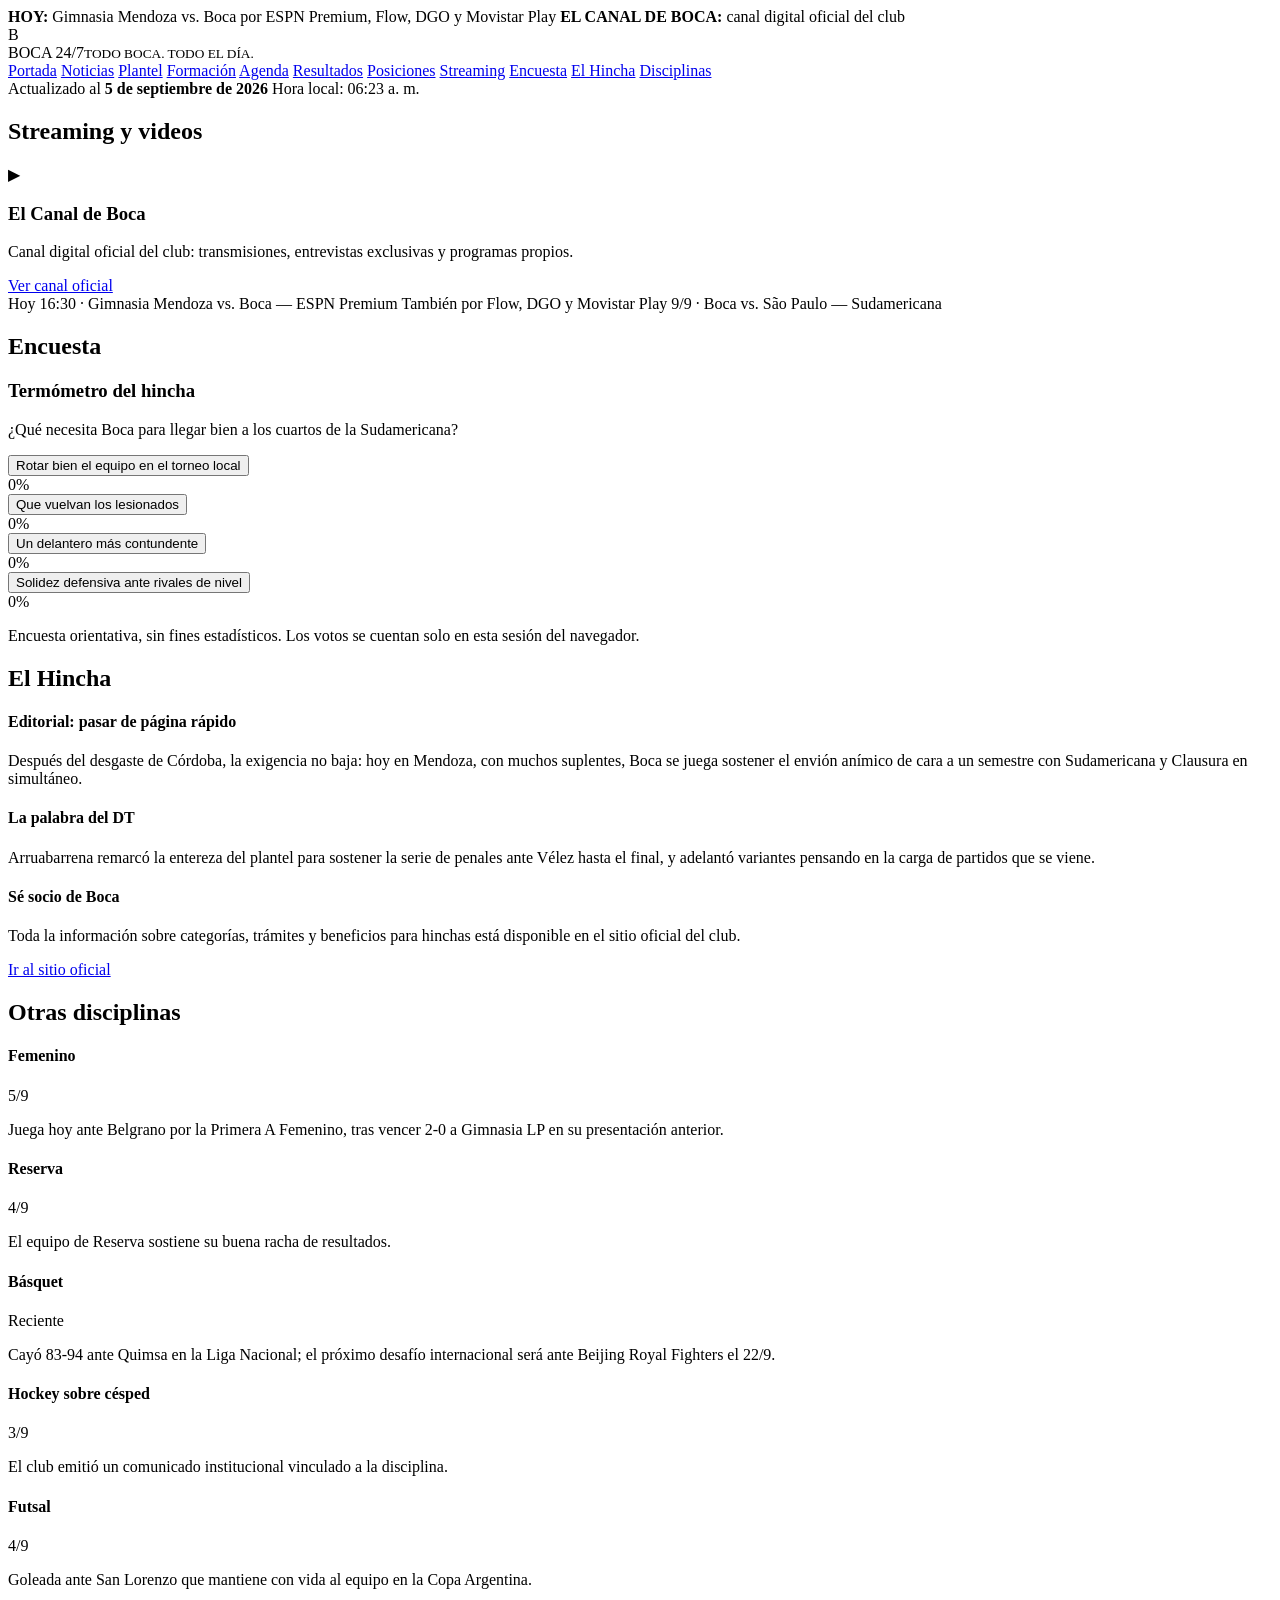
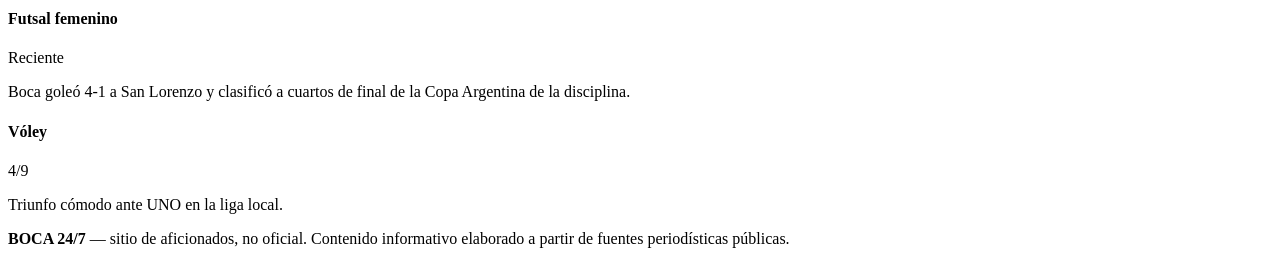
==== multimedia.html @ 19bc9ca4 "Create multimedia.html" ====
<!DOCTYPE html>
<html lang="es-AR">
<head>
<meta charset="UTF-8">
<meta name="viewport" content="width=device-width, initial-scale=1.0">
<title>Streaming, Encuesta y El Hincha — BOCA 24/7</title>
<link rel="preconnect" href="https://fonts.googleapis.com">
<link href="https://fonts.googleapis.com/css2?family=Barlow+Condensed:wght@500;600;700;800&family=Source+Sans+3:wght@400;500;600;700&display=swap" rel="stylesheet">
<link rel="stylesheet" href="style.css">
</head>
<body>

<div class="ticker">
  <div class="ticker__track">
    <span><b>HOY:</b> Gimnasia Mendoza vs. Boca por ESPN Premium, Flow, DGO y Movistar Play</span>
    <span><b>EL CANAL DE BOCA:</b> canal digital oficial del club</span>
  </div>
</div>

<header class="site">
  <div class="stripe-bar stripes"></div>
  <div class="header-inner">
    <div class="brand">
      <div class="badge"><span>B</span></div>
      <div class="wordmark">BOCA 24/7<small>TODO BOCA. TODO EL DÍA.</small></div>
    </div>
    <nav class="main">
      <a href="index.html">Portada</a>
      <a href="noticias.html">Noticias</a>
      <a href="plantel.html">Plantel</a>
      <a href="plantel.html#formacion">Formación</a>
      <a href="posiciones.html#agenda">Agenda</a>
      <a href="posiciones.html#resultados">Resultados</a>
      <a href="posiciones.html">Posiciones</a>
      <a href="multimedia.html#streaming" class="active">Streaming</a>
      <a href="multimedia.html#encuesta">Encuesta</a>
      <a href="multimedia.html#hincha">El Hincha</a>
      <a href="multimedia.html#disciplinas">Disciplinas</a>
    </nav>
  </div>
</header>

<main>
  <div class="updated-row">
    <span>Actualizado al <b>5 de septiembre de 2026</b></span>
    <span id="clock"></span>
  </div>

  <section id="streaming">
    <div class="section-head"><h1>Streaming y videos</h1></div>
    <div class="stream-card">
      <div class="play">▶</div>
      <div>
        <h3>El Canal de Boca</h3>
        <p>Canal digital oficial del club: transmisiones, entrevistas exclusivas y programas propios.</p>
      </div>
      <a class="btn" href="https://www.youtube.com/@ElCanaldeBoca" target="_blank" rel="noopener">Ver canal oficial</a>
    </div>
    <div class="broadcast-row">
      <span class="chip">Hoy 16:30 · Gimnasia Mendoza vs. Boca — ESPN Premium</span>
      <span class="chip">También por Flow, DGO y Movistar Play</span>
      <span class="chip">9/9 · Boca vs. São Paulo — Sudamericana</span>
    </div>
  </section>

  <section id="encuesta">
    <div class="section-head"><h2>Encuesta</h2></div>
    <div class="poll">
      <h3>Termómetro del hincha</h3>
      <p class="q">¿Qué necesita Boca para llegar bien a los cuartos de la Sudamericana?</p>
      <div class="poll-opt"><button onclick="vote(this,0)"><span class="fill" style="width:0%"></span><span>Rotar bien el equipo en el torneo local</span></button><div class="pct" id="pct0">0%</div></div>
      <div class="poll-opt"><button onclick="vote(this,1)"><span class="fill" style="width:0%"></span><span>Que vuelvan los lesionados</span></button><div class="pct" id="pct1">0%</div></div>
      <div class="poll-opt"><button onclick="vote(this,2)"><span class="fill" style="width:0%"></span><span>Un delantero más contundente</span></button><div class="pct" id="pct2">0%</div></div>
      <div class="poll-opt"><button onclick="vote(this,3)"><span class="fill" style="width:0%"></span><span>Solidez defensiva ante rivales de nivel</span></button><div class="pct" id="pct3">0%</div></div>
      <p class="poll-note">Encuesta orientativa, sin fines estadísticos. Los votos se cuentan solo en esta sesión del navegador.</p>
    </div>
  </section>

  <section id="hincha">
    <div class="section-head"><h2>El Hincha</h2></div>
    <div class="hincha-grid">
      <div class="opinion">
        <h4>Editorial: pasar de página rápido</h4>
        <p>Después del desgaste de Córdoba, la exigencia no baja: hoy en Mendoza, con muchos suplentes, Boca se juega sostener el envión anímico de cara a un semestre con Sudamericana y Clausura en simultáneo.</p>
      </div>
      <div class="opinion">
        <h4>La palabra del DT</h4>
        <p>Arruabarrena remarcó la entereza del plantel para sostener la serie de penales ante Vélez hasta el final, y adelantó variantes pensando en la carga de partidos que se viene.</p>
      </div>
      <div class="member-card">
        <h4>Sé socio de Boca</h4>
        <p>Toda la información sobre categorías, trámites y beneficios para hinchas está disponible en el sitio oficial del club.</p>
        <a class="btn" href="https://www.bocajuniors.com.ar/" target="_blank" rel="noopener">Ir al sitio oficial</a>
      </div>
    </div>
  </section>

  <section id="disciplinas">
    <div class="section-head"><h2>Otras disciplinas</h2></div>
    <div class="disc-grid">
      <div class="disc-card"><h4>Femenino</h4><div class="d">5/9</div><p>Juega hoy ante Belgrano por la Primera A Femenino, tras vencer 2-0 a Gimnasia LP en su presentación anterior.</p></div>
      <div class="disc-card"><h4>Reserva</h4><div class="d">4/9</div><p>El equipo de Reserva sostiene su buena racha de resultados.</p></div>
      <div class="disc-card"><h4>Básquet</h4><div class="d">Reciente</div><p>Cayó 83-94 ante Quimsa en la Liga Nacional; el próximo desafío internacional será ante Beijing Royal Fighters el 22/9.</p></div>
      <div class="disc-card"><h4>Hockey sobre césped</h4><div class="d">3/9</div><p>El club emitió un comunicado institucional vinculado a la disciplina.</p></div>
      <div class="disc-card"><h4>Futsal</h4><div class="d">4/9</div><p>Goleada ante San Lorenzo que mantiene con vida al equipo en la Copa Argentina.</p></div>
      <div class="disc-card"><h4>Futsal femenino</h4><div class="d">Reciente</div><p>Boca goleó 4-1 a San Lorenzo y clasificó a cuartos de final de la Copa Argentina de la disciplina.</p></div>
      <div class="disc-card"><h4>Vóley</h4><div class="d">4/9</div><p>Triunfo cómodo ante UNO en la liga local.</p></div>
    </div>
  </section>
</main>

<footer>
  <b>BOCA 24/7</b> — sitio de aficionados, no oficial. Contenido informativo elaborado a partir de fuentes periodísticas públicas.
</footer>

<script>
  function tick(){
    const d = new Date();
    document.getElementById('clock').textContent = 'Hora local: ' + d.toLocaleTimeString('es-AR', {hour:'2-digit', minute:'2-digit'});
  }
  tick(); setInterval(tick, 30000);

  let votes=[0,0,0,0];
  function vote(btn,i){
    votes[i]++;
    const total=votes.reduce((a,b)=>a+b,0);
    votes.forEach((v,idx)=>{
      const pct= total? Math.round(v/total*100):0;
      document.getElementById('pct'+idx).textContent=pct+'%';
      document.querySelectorAll('.poll-opt')[idx].querySelector('.fill').style.width=pct+'%';
    });
  }
</script>

</body>
</html>
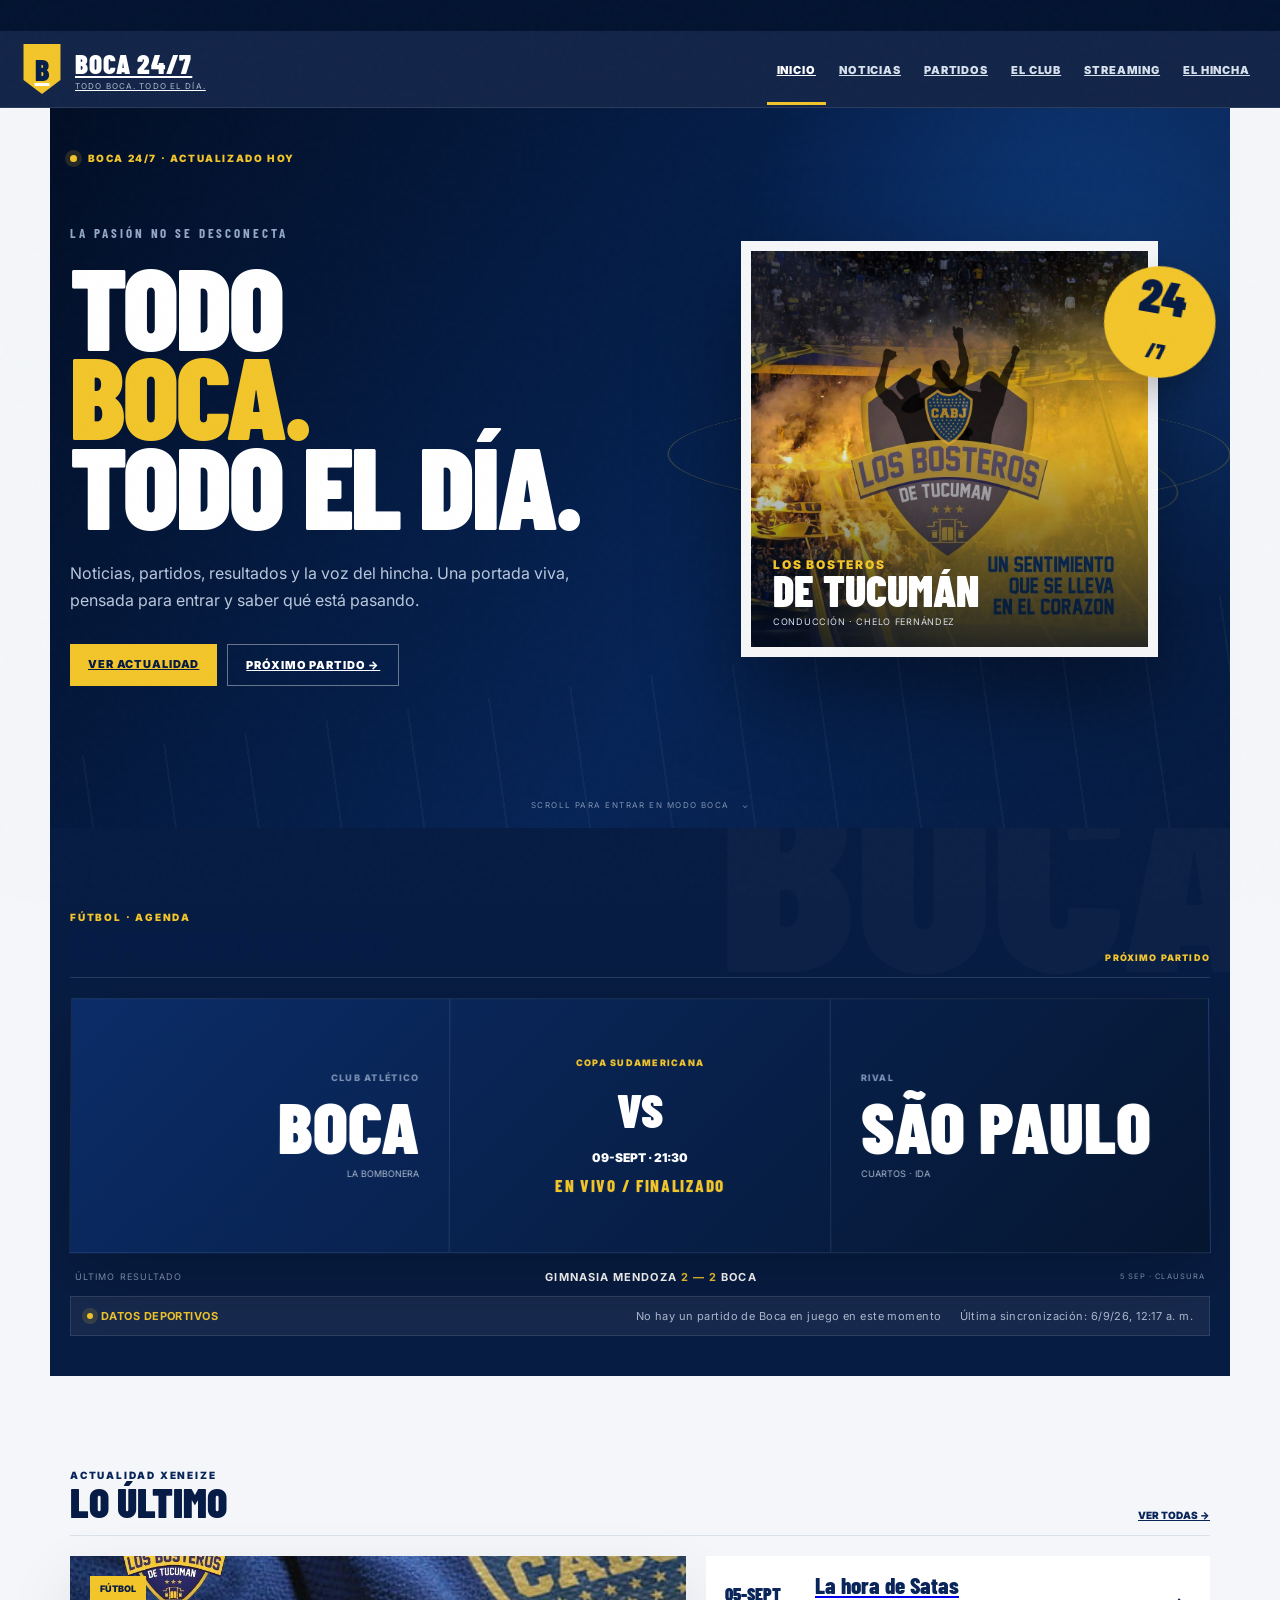
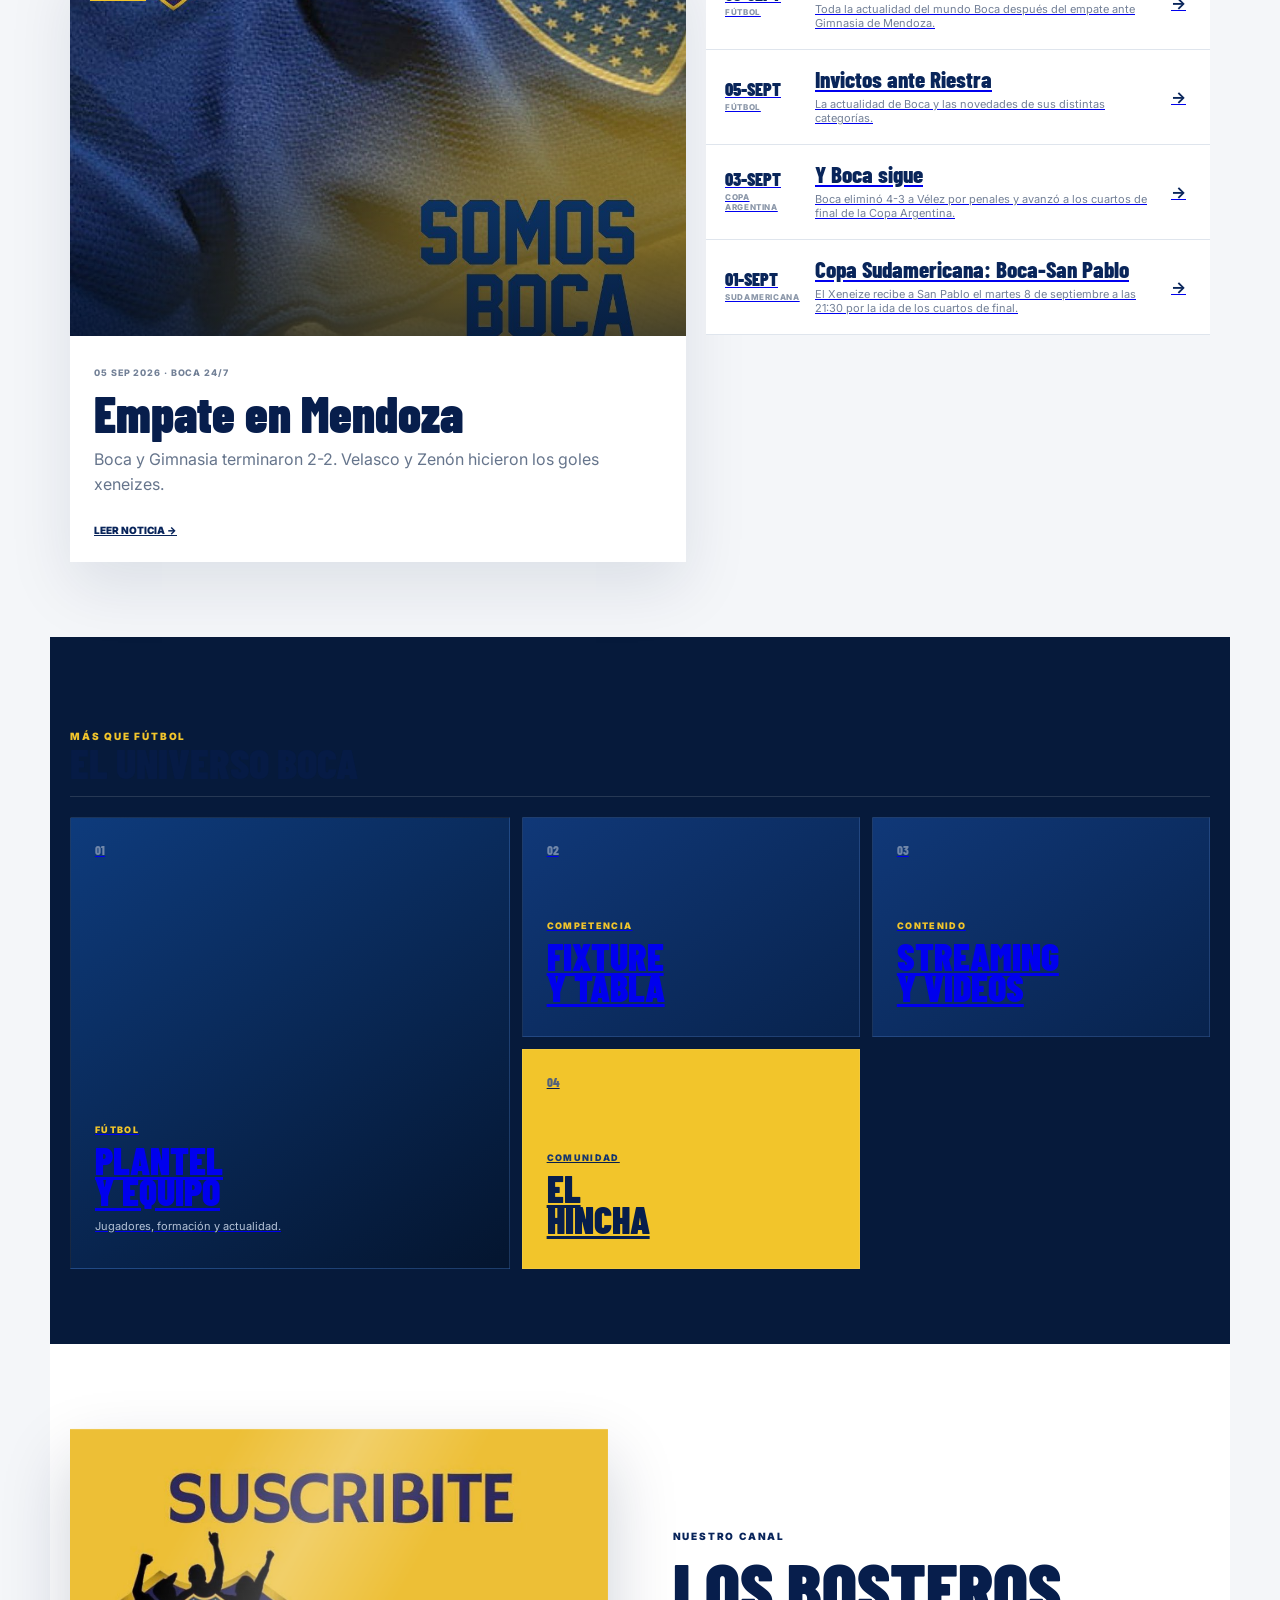
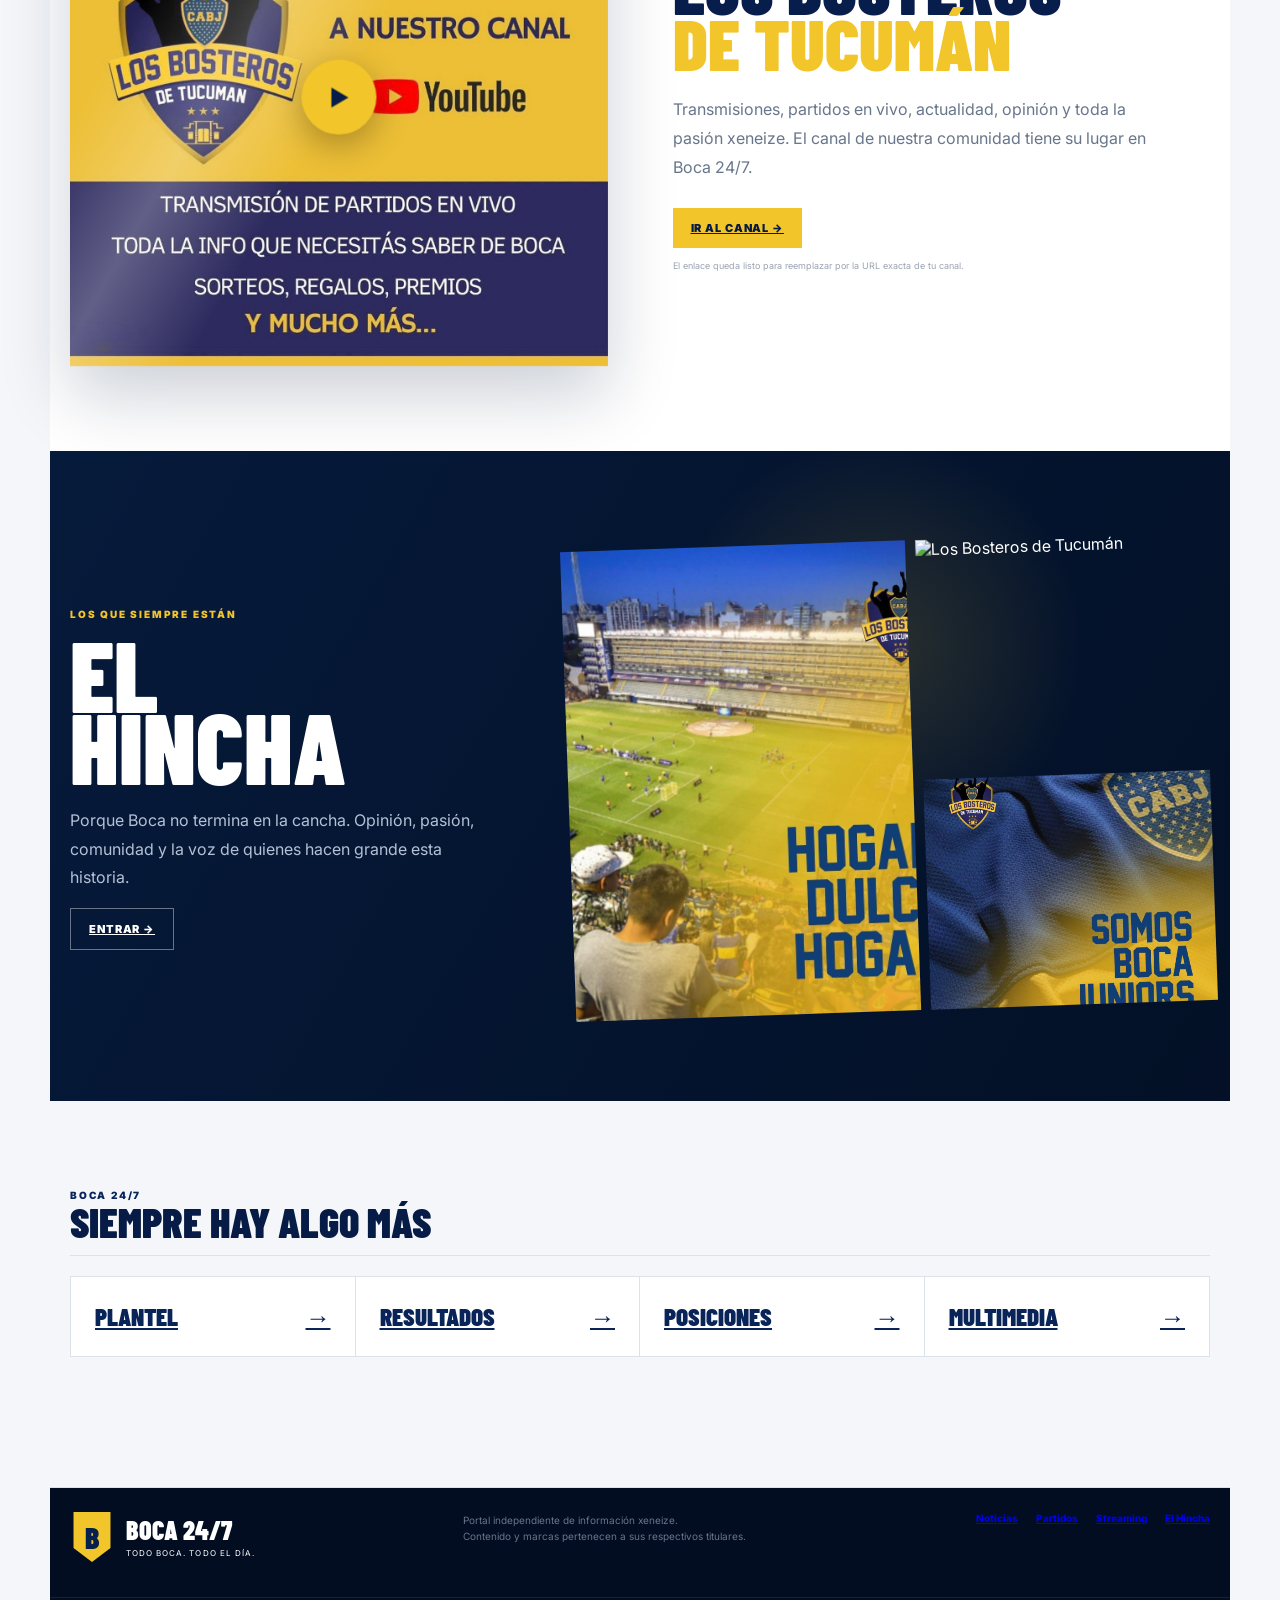
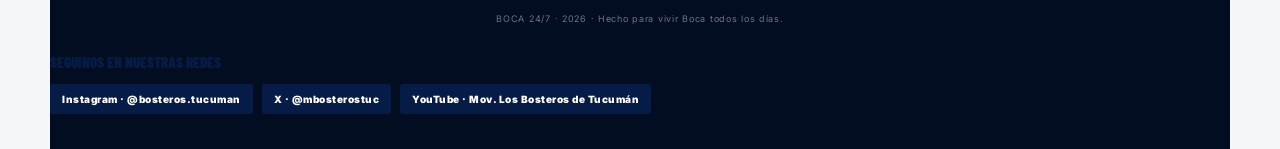
==== commit 9e08e2b1: "Update multimedia.html" ====
--- a/multimedia.html
+++ b/multimedia.html
@@ -1,136 +1,180 @@
-<!DOCTYPE html>
-<html lang="es-AR">
+<!doctype html>
+<html lang="es">
 <head>
-<meta charset="UTF-8">
-<meta name="viewport" content="width=device-width, initial-scale=1.0">
-<title>Streaming, Encuesta y El Hincha — BOCA 24/7</title>
+<meta charset="utf-8">
+<meta name="viewport" content="width=device-width,initial-scale=1">
+<meta name="theme-color" content="#061b45">
+<meta name="description" content="BOCA 24/7 — portal independiente de actualidad xeneize. Noticias, partidos, resultados, streaming y comunidad.">
+<title>BOCA 24/7 | Todo Boca. Todo el día.</title>
 <link rel="preconnect" href="https://fonts.googleapis.com">
-<link href="https://fonts.googleapis.com/css2?family=Barlow+Condensed:wght@500;600;700;800&family=Source+Sans+3:wght@400;500;600;700&display=swap" rel="stylesheet">
-<link rel="stylesheet" href="style.css">
+<link rel="preconnect" href="https://fonts.gstatic.com" crossorigin>
+<link href="https://fonts.googleapis.com/css2?family=Barlow+Condensed:wght@500;600;700;800;900&family=Inter:wght@400;500;600;700;800;900&display=swap" rel="stylesheet">
+<link rel="stylesheet" href="styles.css">
 </head>
 <body>
+<div class="noise"></div>
+<div class="ticker"><div class="ticker-track" id="ticker">CARGANDO ACTUALIDAD XENEIZE...</div></div>
 
-<div class="ticker">
-  <div class="ticker__track">
-    <span><b>HOY:</b> Gimnasia Mendoza vs. Boca por ESPN Premium, Flow, DGO y Movistar Play</span>
-    <span><b>EL CANAL DE BOCA:</b> canal digital oficial del club</span>
-  </div>
-</div>
-
-<header class="site">
-  <div class="stripe-bar stripes"></div>
-  <div class="header-inner">
-    <div class="brand">
-      <div class="badge"><span>B</span></div>
-      <div class="wordmark">BOCA 24/7<small>TODO BOCA. TODO EL DÍA.</small></div>
-    </div>
-    <nav class="main">
-      <a href="index.html">Portada</a>
-      <a href="noticias.html">Noticias</a>
-      <a href="plantel.html">Plantel</a>
-      <a href="plantel.html#formacion">Formación</a>
-      <a href="posiciones.html#agenda">Agenda</a>
-      <a href="posiciones.html#resultados">Resultados</a>
-      <a href="posiciones.html">Posiciones</a>
-      <a href="multimedia.html#streaming" class="active">Streaming</a>
-      <a href="multimedia.html#encuesta">Encuesta</a>
-      <a href="multimedia.html#hincha">El Hincha</a>
-      <a href="multimedia.html#disciplinas">Disciplinas</a>
+<header class="header">
+  <div class="nav-shell">
+    <a class="logo" href="#top" aria-label="Boca 24/7">
+      <span class="shield">B</span><span><b>BOCA 24/7</b><small>TODO BOCA. TODO EL DÍA.</small></span>
+    </a>
+    <nav>
+      <a class="on" href="#top">INICIO</a><a href="#noticias">NOTICIAS</a><a href="#partidos">PARTIDOS</a>
+      <a href="#club">EL CLUB</a><a href="#streaming">STREAMING</a><a href="#hincha">EL HINCHA</a>
     </nav>
+    <button class="hamb" aria-label="Menú">☰</button>
   </div>
 </header>
 
-<main>
-  <div class="updated-row">
-    <span>Actualizado al <b>5 de septiembre de 2026</b></span>
-    <span id="clock"></span>
+<main id="top">
+<section class="hero">
+  <div class="hero-bg"></div>
+  <div class="hero-content">
+    <div class="hero-kicker"><span class="live-dot"></span> BOCA 24/7 · ACTUALIZADO HOY</div>
+    <div class="hero-grid">
+      <div class="hero-copy">
+        <p class="micro">LA PASIÓN NO SE DESCONECTA</p>
+        <h1>TODO<br><span>BOCA.</span><br>TODO EL DÍA.</h1>
+        <p class="lead">Noticias, partidos, resultados y la voz del hincha. Una portada viva, pensada para entrar y saber qué está pasando.</p>
+        <div class="hero-buttons"><a class="gold-btn" href="#noticias">VER ACTUALIDAD</a><a class="line-btn" href="#partidos">PRÓXIMO PARTIDO →</a></div>
+      </div>
+      <div class="hero-stage">
+        <div class="orbit orbit-a"></div><div class="orbit orbit-b"></div>
+        <div class="photo-card tilt" data-tilt>
+          <img src="IMG-20260830-WA0002.jpg" alt="Los Bosteros de Tucumán">
+          <div class="photo-overlay"></div>
+          <div class="photo-label"><span>LOS BOSTEROS</span><b>DE TUCUMÁN</b><small>CONDUCCIÓN · CHELO FERNÁNDEZ</small></div>
+        </div>
+        <div class="floating-badge"><b>24</b><span>/7</span></div>
+      </div>
+    </div>
+  </div>
+  <div class="hero-bottom"><span>SCROLL PARA ENTRAR EN MODO BOCA</span><span>⌄</span></div>
+</section>
+
+<section class="scoreboard" id="partidos">
+ <div class="section-shell">
+  <div class="section-head dark"><div><span class="eyebrow">FÚTBOL · AGENDA</span><h2>El próximo desafío</h2></div><span class="status">PRÓXIMO PARTIDO</span></div>
+  <div class="score-3d">
+    <div class="score-team home"><small>CLUB ATLÉTICO</small><strong>BOCA</strong><span>LA BOMBONERA</span></div>
+    <div class="score-center"><div class="competition" id="competition">COPA SUDAMERICANA</div><div class="vs">VS</div><div class="date" id="nextDate">08 SEP · 21:30</div><div class="countdown" id="countdown">--:--:--</div></div>
+    <div class="score-team away"><small>RIVAL</small><strong id="rival">SÃO PAULO</strong><span>CUARTOS · IDA</span></div>
+  </div>
+  <div class="result-strip"><span>ÚLTIMO RESULTADO</span><b id="lastResult">GIMNASIA MENDOZA <i>2 — 2</i> BOCA</b><small id="lastCompetition">5 SEP · CLAUSURA</small></div>
+  <div class="live-data-panel" id="livePanel">
+    <div><span class="live-dot"></span><b id="liveState">DATOS DEPORTIVOS</b></div>
+    <div class="live-meta"><span id="liveDetail">Sin partido en vivo</span><span id="dataUpdated">Actualizando…</span></div>
+  </div>
+ </div>
+</section>
+
+<section class="news-section" id="noticias">
+ <div class="section-shell">
+  <div class="section-head"><div><span class="eyebrow blue">ACTUALIDAD XENEIZE</span><h2>Lo último</h2></div><a class="all" href="noticias.html">VER TODAS →</a></div>
+  <div class="news-layout">
+    <article class="main-news tilt" data-tilt id="mainNews">
+      <div class="main-news-image"><img src="IMG-20260830-WA0004.jpg" alt="Actualidad Boca"><span class="tag">FÚTBOL</span></div>
+      <div class="main-news-copy"><small>05 SEP 2026 · BOCA 24/7</small><h3>Empate en Mendoza</h3><p>Boca y Gimnasia terminaron 2-2. Velasco y Zenón hicieron los goles xeneizes.</p><a href="https://www.lanacion.com.ar/deportes/canchallena/gimnasia-mendoza-y-boca-juniors-empataron-2-2-por-el-torneo-clausura-2026-nid05092026/" target="_blank" rel="noopener">LEER NOTICIA →</a></div>
+    </article>
+    <div class="news-list" id="newsList"></div>
+  </div>
+ </div>
+</section>
+
+<section class="club-section" id="club">
+ <div class="section-shell">
+  <div class="section-head dark"><div><span class="eyebrow">MÁS QUE FÚTBOL</span><h2>El universo Boca</h2></div></div>
+  <div class="club-grid">
+   <a href="plantel.html" class="club-card big"><div class="num">01</div><div><span>FÚTBOL</span><h3>PLANTEL<br>Y EQUIPO</h3><p>Jugadores, formación y actualidad.</p></div></a>
+   <a href="posiciones.html" class="club-card"><div class="num">02</div><div><span>COMPETENCIA</span><h3>FIXTURE<br>Y TABLA</h3></div></a>
+   <a href="#streaming" class="club-card"><div class="num">03</div><div><span>CONTENIDO</span><h3>STREAMING<br>Y VIDEOS</h3></div></a>
+   <a href="#hincha" class="club-card gold"><div class="num">04</div><div><span>COMUNIDAD</span><h3>EL<br>HINCHA</h3></div></a>
+  </div>
+ </div>
+</section>
+
+<section class="stream-section" id="streaming">
+ <div class="section-shell stream-grid">
+  <div class="stream-art tilt" data-tilt><img src="IMG-20260829-WA0003.jpg" alt="Los Bosteros de Tucumán — canal de streaming"><div class="stream-shine"></div><div class="play">▶</div></div>
+  <div class="stream-copy"><span class="eyebrow blue">NUESTRO CANAL</span><h2>LOS BOSTEROS<br><em>DE TUCUMÁN</em></h2><p>Transmisiones, partidos en vivo, actualidad, opinión y toda la pasión xeneize. El canal de nuestra comunidad tiene su lugar en Boca 24/7.</p><a class="gold-btn dark-btn" href="https://www.youtube.com/" target="_blank" rel="noopener">IR AL CANAL →</a><small>El enlace queda listo para reemplazar por la URL exacta de tu canal.</small></div>
+ </div>
+</section>
+
+<section class="fan-section" id="hincha">
+ <div class="fan-bg"></div>
+ <div class="section-shell fan-grid">
+  <div><span class="eyebrow">LOS QUE SIEMPRE ESTÁN</span><h2>EL<br>HINCHA</h2><p>Porque Boca no termina en la cancha. Opinión, pasión, comunidad y la voz de quienes hacen grande esta historia.</p><a class="line-btn" href="multimedia.html#hincha">ENTRAR →</a></div>
+  <div class="fan-collage"><img src="IMG-20260830-WA0006.jpg" alt="La Bombonera y los Bosteros"><img src="IMG-20260830-WA0001.jpg" alt="Los Bosteros de Tucumán"><img src="IMG-20260830-WA0004.jpg" alt="Somos Boca Juniors"></div>
+ </div>
+</section>
+
+<section class="mini-news">
+ <div class="section-shell">
+  <div class="section-head"><div><span class="eyebrow blue">BOCA 24/7</span><h2>Siempre hay algo más</h2></div></div>
+  <div class="mini-grid">
+   <a href="plantel.html">PLANTEL <span>→</span></a><a href="posiciones.html">RESULTADOS <span>→</span></a><a href="posiciones.html#tabla">POSICIONES <span>→</span></a><a href="multimedia.html">MULTIMEDIA <span>→</span></a>
+  </div>
+ </div>
+</section>
+</main>
+
+<footer><div class="footer-shell"><div class="footer-brand"><span class="shield">B</span><div><b>BOCA 24/7</b><small>TODO BOCA. TODO EL DÍA.</small></div></div><div class="footer-note">Portal independiente de información xeneize.<br>Contenido y marcas pertenecen a sus respectivos titulares.</div><div class="footer-links"><a href="#noticias">Noticias</a><a href="#partidos">Partidos</a><a href="#streaming">Streaming</a><a href="#hincha">El Hincha</a></div></div><div class="footer-bottom">BOCA 24/7 · 2026 · Hecho para vivir Boca todos los días.</div>
+  <div class="social-title">Seguinos en nuestras redes</div>
+  <div class="social-links" aria-label="Redes sociales de la agrupación">
+    <a href="https://www.instagram.com/bosteros.tucuman/" target="_blank" rel="noopener noreferrer">Instagram · @bosteros.tucuman</a>
+    <a href="https://x.com/mbosterostuc" target="_blank" rel="noopener noreferrer">X · @mbosterostuc</a>
+    <a href="https://youtube.com/@movlosbosterosdetucuman" target="_blank" rel="noopener noreferrer">YouTube · Mov. Los Bosteros de Tucumán</a>
   </div>
 
-  <section id="streaming">
-    <div class="section-head"><h1>Streaming y videos</h1></div>
-    <div class="stream-card">
-      <div class="play">▶</div>
-      <div>
-        <h3>El Canal de Boca</h3>
-        <p>Canal digital oficial del club: transmisiones, entrevistas exclusivas y programas propios.</p>
-      </div>
-      <a class="btn" href="https://www.youtube.com/@ElCanaldeBoca" target="_blank" rel="noopener">Ver canal oficial</a>
-    </div>
-    <div class="broadcast-row">
-      <span class="chip">Hoy 16:30 · Gimnasia Mendoza vs. Boca — ESPN Premium</span>
-      <span class="chip">También por Flow, DGO y Movistar Play</span>
-      <span class="chip">9/9 · Boca vs. São Paulo — Sudamericana</span>
-    </div>
-  </section>
-
-  <section id="encuesta">
-    <div class="section-head"><h2>Encuesta</h2></div>
-    <div class="poll">
-      <h3>Termómetro del hincha</h3>
-      <p class="q">¿Qué necesita Boca para llegar bien a los cuartos de la Sudamericana?</p>
-      <div class="poll-opt"><button onclick="vote(this,0)"><span class="fill" style="width:0%"></span><span>Rotar bien el equipo en el torneo local</span></button><div class="pct" id="pct0">0%</div></div>
-      <div class="poll-opt"><button onclick="vote(this,1)"><span class="fill" style="width:0%"></span><span>Que vuelvan los lesionados</span></button><div class="pct" id="pct1">0%</div></div>
-      <div class="poll-opt"><button onclick="vote(this,2)"><span class="fill" style="width:0%"></span><span>Un delantero más contundente</span></button><div class="pct" id="pct2">0%</div></div>
-      <div class="poll-opt"><button onclick="vote(this,3)"><span class="fill" style="width:0%"></span><span>Solidez defensiva ante rivales de nivel</span></button><div class="pct" id="pct3">0%</div></div>
-      <p class="poll-note">Encuesta orientativa, sin fines estadísticos. Los votos se cuentan solo en esta sesión del navegador.</p>
-    </div>
-  </section>
-
-  <section id="hincha">
-    <div class="section-head"><h2>El Hincha</h2></div>
-    <div class="hincha-grid">
-      <div class="opinion">
-        <h4>Editorial: pasar de página rápido</h4>
-        <p>Después del desgaste de Córdoba, la exigencia no baja: hoy en Mendoza, con muchos suplentes, Boca se juega sostener el envión anímico de cara a un semestre con Sudamericana y Clausura en simultáneo.</p>
-      </div>
-      <div class="opinion">
-        <h4>La palabra del DT</h4>
-        <p>Arruabarrena remarcó la entereza del plantel para sostener la serie de penales ante Vélez hasta el final, y adelantó variantes pensando en la carga de partidos que se viene.</p>
-      </div>
-      <div class="member-card">
-        <h4>Sé socio de Boca</h4>
-        <p>Toda la información sobre categorías, trámites y beneficios para hinchas está disponible en el sitio oficial del club.</p>
-        <a class="btn" href="https://www.bocajuniors.com.ar/" target="_blank" rel="noopener">Ir al sitio oficial</a>
-      </div>
-    </div>
-  </section>
-
-  <section id="disciplinas">
-    <div class="section-head"><h2>Otras disciplinas</h2></div>
-    <div class="disc-grid">
-      <div class="disc-card"><h4>Femenino</h4><div class="d">5/9</div><p>Juega hoy ante Belgrano por la Primera A Femenino, tras vencer 2-0 a Gimnasia LP en su presentación anterior.</p></div>
-      <div class="disc-card"><h4>Reserva</h4><div class="d">4/9</div><p>El equipo de Reserva sostiene su buena racha de resultados.</p></div>
-      <div class="disc-card"><h4>Básquet</h4><div class="d">Reciente</div><p>Cayó 83-94 ante Quimsa en la Liga Nacional; el próximo desafío internacional será ante Beijing Royal Fighters el 22/9.</p></div>
-      <div class="disc-card"><h4>Hockey sobre césped</h4><div class="d">3/9</div><p>El club emitió un comunicado institucional vinculado a la disciplina.</p></div>
-      <div class="disc-card"><h4>Futsal</h4><div class="d">4/9</div><p>Goleada ante San Lorenzo que mantiene con vida al equipo en la Copa Argentina.</p></div>
-      <div class="disc-card"><h4>Futsal femenino</h4><div class="d">Reciente</div><p>Boca goleó 4-1 a San Lorenzo y clasificó a cuartos de final de la Copa Argentina de la disciplina.</p></div>
-      <div class="disc-card"><h4>Vóley</h4><div class="d">4/9</div><p>Triunfo cómodo ante UNO en la liga local.</p></div>
-    </div>
-  </section>
-</main>
-
-<footer>
-  <b>BOCA 24/7</b> — sitio de aficionados, no oficial. Contenido informativo elaborado a partir de fuentes periodísticas públicas.
 </footer>
 
 <script>
-  function tick(){
-    const d = new Date();
-    document.getElementById('clock').textContent = 'Hora local: ' + d.toLocaleTimeString('es-AR', {hour:'2-digit', minute:'2-digit'});
+const $=s=>document.querySelector(s);
+const esc=s=>String(s??'').replace(/[&<>"']/g,m=>({'&':'&amp;','<':'&lt;','>':'&gt;','"':'&quot;',"'":'&#039;'}[m]));
+const fmtDate=s=>{const d=new Date(s);return isNaN(d)?'':d.toLocaleDateString('es-AR',{day:'2-digit',month:'short'}).toUpperCase()};
+const setTicker=(items)=>{const text=items.map(n=>`${n.categoria} · ${n.titulo}`).join('   ◆   ');$('#ticker').textContent=text+'   ◆   '+text};
+
+async function load(){
+ try{
+  const [nr,pr]=await Promise.all([fetch('noticias.json?v='+Date.now()),fetch('partidos.json?v='+Date.now())]);
+  const data=await nr.json(), games=await pr.json();
+  setTicker((data.noticias||[]).slice(0,5));
+  const list=$('#newsList');
+  list.innerHTML=(data.noticias||[]).slice(1,5).map(n=>`<a class="news-row" href="${esc(n.link||'#')}" target="_blank" rel="noopener"><div class="row-date">${fmtDate(n.fecha_iso)}<span>${esc(n.categoria)}</span></div><div><h3>${esc(n.titulo)}</h3><p>${esc(n.contenido)}</p></div><b>→</b></a>`).join('');
+  const p=games.partido_actual||{};
+  if(p.rival) $('#rival').textContent=String(p.rival).toUpperCase();
+  if(p.competencia) $('#competition').textContent=String(p.competencia).toUpperCase();
+  if(p.fecha&&p.hora&&p.hora!=='A confirmar'){
+    $('#nextDate').textContent=new Date(p.fecha+'T'+p.hora+':00-03:00').toLocaleDateString('es-AR',{day:'2-digit',month:'short'}).toUpperCase()+' · '+p.hora;
+    startCountdown(p.fecha+'T'+p.hora+':00-03:00');
   }
-  tick(); setInterval(tick, 30000);
-
-  let votes=[0,0,0,0];
-  function vote(btn,i){
-    votes[i]++;
-    const total=votes.reduce((a,b)=>a+b,0);
-    votes.forEach((v,idx)=>{
-      const pct= total? Math.round(v/total*100):0;
-      document.getElementById('pct'+idx).textContent=pct+'%';
-      document.querySelectorAll('.poll-opt')[idx].querySelector('.fill').style.width=pct+'%';
-    });
+  const last=games.ultimo_resultado;
+  if(last){
+    $('#lastResult').textContent=String(last.resultado||'').toUpperCase();
+    $('#lastCompetition').textContent=(last.fecha||'')+' · '+String(last.competencia||'').toUpperCase();
   }
+  const live=(games.partidos||[]).find(x=>String(x.estado).toUpperCase().includes('LIVE')||String(x.estado).toUpperCase().includes('EN VIVO')||String(x.estado).toUpperCase().includes('IN_PROGRESS'));
+  if(live){
+    $('#liveState').textContent='EN VIVO';
+    $('#liveDetail').textContent=`${live.equipo_local} ${live.goles_local??0} — ${live.goles_visitante??0} ${live.equipo_visitante} · ${live.reloj||live.detalle_estado||''}`;
+  }else{
+    $('#liveState').textContent='DATOS DEPORTIVOS';
+    $('#liveDetail').textContent='No hay un partido de Boca en juego en este momento';
+  }
+  const updated=games.actualizado||games.tabla_actualizada||data.actualizado;
+  if(updated) $('#dataUpdated').textContent='Última sincronización: '+new Date(updated).toLocaleString('es-AR',{dateStyle:'short',timeStyle:'short'});
+ }catch(e){console.warn(e)}
+}
+function startCountdown(iso){
+ const target=new Date(iso);
+ const tick=()=>{let x=target-Date.now(); if(x<0){$('#countdown').textContent='EN VIVO / FINALIZADO';return} const d=Math.floor(x/864e5);x%=864e5;const h=Math.floor(x/36e5);x%=36e5;const m=Math.floor(x/6e4);const s=Math.floor(x/1e3);$('#countdown').textContent=`${String(d).padStart(2,'0')}D ${String(h).padStart(2,'0')}:${String(m).padStart(2,'0')}:${String(s).padStart(2,'0')}`};tick();setInterval(tick,1000)
+}
+document.querySelectorAll('[data-tilt]').forEach(el=>{el.addEventListener('pointermove',e=>{if(innerWidth<800)return;const r=el.getBoundingClientRect(),x=(e.clientX-r.left)/r.width-.5,y=(e.clientY-r.top)/r.height-.5;el.style.transform=`perspective(1100px) rotateX(${y*-7}deg) rotateY(${x*7}deg) translateZ(6px)`});el.addEventListener('pointerleave',()=>el.style.transform='')});
+document.querySelector('.hamb').onclick=()=>document.querySelector('nav').classList.toggle('open');
+load();
+setInterval(load, 30*60*1000);
 </script>
-
 </body>
 </html>
--- a/styles.css
+++ b/styles.css
@@ -0,0 +1,118 @@
+/* styles.css — ARCHIVO COMPLETO, reemplazá todo con esto */
+*{box-sizing:border-box}html{scroll-behavior:smooth}body{margin:0;background:#f4f6f9;color:#0b1730;font-family:Inter,Arial,sans-serif;overflow-x:hidden}.noise{position:fixed;inset:0;pointer-events:none;opacity:.025;z-index:100;background-image:url("data:image/svg+xml,%3Csvg viewBox='0 0 180 180' xmlns='http://www.w3.org/2000/svg'%3E%3Cfilter id='n'%3E%3CfeTurbulence type='fractalNoise' baseFrequency='.8' numOctaves='3' stitchTiles='stitch'/%3E%3C/filter%3E%3Crect width='100%25' height='100%25' filter='url(%23n)' opacity='.6'/%3E%3C/svg%3E")}.ticker{height:31px;background:#031431;color:#e9edf5;display:flex;align-items:center;overflow:hidden;font-size:10px;font-weight:800;letter-spacing:.12em;white-space:nowrap}.ticker-track{animation:ticker 35s linear infinite;padding-left:100%;min-width:max-content}@keyframes ticker{to{transform:translateX(-100%)}}.header{position:sticky;top:0;z-index:90;background:rgba(5,24,61,.94);backdrop-filter:blur(14px);border-bottom:1px solid rgba(255,255,255,.1)}.nav-shell{height:76px;width:min(1240px,calc(100% - 40px));margin:auto;display:flex;align-items:center}.logo{display:flex;gap:11px;align-items:center;color:#fff;line-height:.9}.logo .shield,.footer-brand .shield{width:44px;height:50px;background:#f2c52b;color:#06204d;display:grid;place-items:center;clip-path:polygon(8% 0,92% 0,92% 72%,50% 100%,8% 72%);font:900 30px 'Barlow Condensed'}.logo b{display:block;font:900 27px 'Barlow Condensed';letter-spacing:.03em}.logo small{display:block;color:#aebbd0;font-size:8px;letter-spacing:.14em;margin-top:4px}.header nav{display:flex;gap:3px;margin-left:auto}.header nav a{color:#d7e0ed;font-size:11px;font-weight:900;letter-spacing:.08em;padding:29px 10px 25px;border-bottom:3px solid transparent}.header nav a:hover,.header nav a.on{color:#fff;border-color:#f2c52b}.hamb{display:none;background:none;color:#fff;border:1px solid #53627a;padding:8px;font-size:20px}.hero{min-height:720px;background:#041738;position:relative;color:#fff;overflow:hidden}.hero-bg{position:absolute;inset:0;background:radial-gradient(circle at 75% 45%,rgba(242,197,43,.22),transparent 20%),radial-gradient(circle at 90% 20%,rgba(29,91,177,.35),transparent 30%),linear-gradient(125deg,#020e25 0%,#062456 60%,#061b40 100%)}.hero-bg:after{content:"";position:absolute;width:120%;height:250px;left:-10%;bottom:-100px;background:repeating-linear-gradient(90deg,transparent 0 80px,rgba(255,255,255,.035) 80px 82px);transform:rotate(-8deg)}.hero-content{position:relative;z-index:2;width:min(1240px,calc(100% - 40px));margin:auto;padding-top:44px}.hero-kicker{font-size:10px;letter-spacing:.16em;font-weight:900;color:#f2c52b}.live-dot{display:inline-block;width:7px;height:7px;border-radius:50%;background:#f2c52b;box-shadow:0 0 0 5px rgba(242,197,43,.14);margin-right:7px}.hero-grid{display:grid;grid-template-columns:1fr .9fr;gap:40px;align-items:center;min-height:570px}.hero-copy .micro{font:700 13px 'Barlow Condensed';letter-spacing:.22em;color:#94a8c8}.hero h1{font:900 clamp(70px,9vw,135px)/.78 'Barlow Condensed';margin:20px 0 30px;letter-spacing:-.025em}.hero h1 span{color:#f2c52b}.lead{max-width:530px;color:#b9c7dc;font-size:16px;line-height:1.7}.hero-buttons{display:flex;gap:10px;margin-top:30px}.gold-btn,.line-btn{display:inline-flex;padding:13px 18px;font-size:11px;font-weight:900;letter-spacing:.08em}.gold-btn{background:#f2c52b;color:#061c45}.line-btn{border:1px solid rgba(255,255,255,.4);color:#fff}.hero-stage{height:520px;position:relative;display:grid;place-items:center;perspective:1200px}.photo-card{width:min(430px,80%);aspect-ratio:1/1;position:relative;border:10px solid rgba(255,255,255,.96);box-shadow:0 35px 90px rgba(0,0,0,.45);transform-style:preserve-3d;transition:transform .15s ease;overflow:hidden}.photo-card img{width:100%;height:100%;object-fit:cover}.photo-overlay{position:absolute;inset:0;background:linear-gradient(0deg,rgba(2,13,35,.82),transparent 55%)}.photo-label{position:absolute;left:22px;bottom:20px;display:flex;flex-direction:column}.photo-label span{color:#f2c52b;font-size:12px;font-weight:900;letter-spacing:.15em}.photo-label b{font:900 44px/.8 'Barlow Condensed'}.photo-label small{font-size:9px;letter-spacing:.08em;margin-top:9px;color:#d6deeb}.floating-badge{position:absolute;right:2%;top:17%;width:105px;height:105px;background:#f2c52b;color:#061c45;display:grid;place-items:center;border-radius:50%;box-shadow:0 15px 35px rgba(0,0,0,.25);transform:translateZ(70px) rotate(10deg)}.floating-badge b{font:900 45px/.6 'Barlow Condensed'}.floating-badge span{font:900 19px 'Barlow Condensed'}.orbit{position:absolute;border:1px solid rgba(242,197,43,.3);border-radius:50%;transform:rotateX(65deg)}.orbit-a{width:560px;height:250px}.orbit-b{width:470px;height:210px;transform:rotateX(65deg) rotateZ(28deg)}.hero-bottom{position:absolute;bottom:18px;left:50%;transform:translateX(-50%);font-size:8px;letter-spacing:.18em;color:#7e92b0;display:flex;gap:12px}.section-shell{width:min(1180px,calc(100% - 40px));margin:auto}.scoreboard{background:#071c42;color:#fff;padding:65px 0 40px;position:relative;overflow:hidden}.scoreboard:before{content:"BOCA";position:absolute;right:-40px;top:-80px;font:900 280px/.8 'Barlow Condensed';color:rgba(255,255,255,.025);pointer-events:none}.section-head{display:flex;align-items:end;justify-content:space-between;border-bottom:1px solid #dce2eb;padding-bottom:14px;margin-bottom:20px}.section-head.dark{border-color:rgba(255,255,255,.13)}.section-head h2{font:900 54px/.85 'Barlow Condensed';margin:5px 0 0;text-transform:uppercase}.eyebrow{font-size:10px;font-weight:900;letter-spacing:.18em;color:#f2c52b}.eyebrow.blue{color:#08245a}.status{font-size:9px;font-weight:900;letter-spacing:.13em;color:#f2c52b}.score-3d{display:grid;grid-template-columns:1fr 1fr 1fr;align-items:stretch;min-height:255px;background:linear-gradient(135deg,#0b2c68,#051630);box-shadow:0 25px 65px rgba(0,0,0,.2);border:1px solid rgba(255,255,255,.08);transform:perspective(1300px) rotateX(1deg)}.score-team{display:flex;flex-direction:column;justify-content:center;padding:30px}.score-team.home{text-align:right;border-right:1px solid rgba(255,255,255,.1)}.score-team.away{border-left:1px solid rgba(255,255,255,.1)}.score-team small{font-size:9px;color:#8095b7;font-weight:800;letter-spacing:.14em}.score-team strong{font:900 72px/.8 'Barlow Condensed';margin:14px 0;color:#fff}.score-team span{font-size:9px;color:#aebbd0}.score-center{text-align:center;display:flex;flex-direction:column;align-items:center;justify-content:center}.competition{font-size:9px;color:#f2c52b;font-weight:900;letter-spacing:.14em}.vs{font:900 48px 'Barlow Condensed';margin:12px 0}.date{font-size:12px;font-weight:900}.countdown{font:800 17px 'Barlow Condensed';letter-spacing:.1em;color:#f2c52b;margin-top:10px}.result-strip{display:flex;justify-content:space-between;align-items:center;gap:15px;padding:17px 5px 0;font-size:9px;color:#8295b3;letter-spacing:.12em}.result-strip b{color:#fff;font-size:11px}.result-strip i{font-style:normal;color:#f2c52b}.news-section{padding:75px 0;background:#f4f6f9}.section-head h2{color:#071e4c}.all{font-size:10px;font-weight:900;color:#092458}.news-layout{display:grid;grid-template-columns:1.1fr .9fr;gap:20px}.main-news{background:#fff;box-shadow:0 25px 60px rgba(7,29,70,.1);transition:transform .15s}.main-news-image{height:380px;position:relative;overflow:hidden}.main-news-image img{width:100%;height:100%;object-fit:cover}.main-news-image:after{content:"";position:absolute;inset:0;background:linear-gradient(0deg,rgba(3,17,43,.7),transparent 60%)}.tag{position:absolute;z-index:2;left:20px;top:20px;background:#f2c52b;color:#061d47;padding:7px 10px;font-size:9px;font-weight:900}.main-news-copy{padding:24px}.main-news-copy small{font-size:9px;color:#738197;font-weight:800;letter-spacing:.1em}.main-news-copy h3{font:900 50px/.86 'Barlow Condensed';color:#071e4c;margin:12px 0}.main-news-copy p{color:#66758c;margin:0 0 20px;line-height:1.6}.main-news-copy a{font-size:10px;font-weight:900;color:#08245a}.news-list{display:flex;flex-direction:column}.news-row{background:#fff;border-bottom:1px solid #dfe5ed;padding:19px;display:grid;grid-template-columns:75px 1fr 20px;gap:15px;align-items:center;transition:background .2s}.news-row:hover{background:#eaf0f7}.row-date{font:900 18px/.8 'Barlow Condensed';color:#09255a}.row-date span{display:block;font:800 8px/1.2 Inter;color:#8a96a8;margin-top:7px;letter-spacing:.08em}.news-row h3{font:800 23px/.95 'Barlow Condensed';color:#09255a;margin:0 0 6px}.news-row p{font-size:11px;color:#738097;margin:0;display:-webkit-box;-webkit-line-clamp:2;-webkit-box-orient:vertical;overflow:hidden}.news-row>b{color:#09255a}.club-section{background:#061a3b;color:#fff;padding:75px 0}.club-grid{display:grid;grid-template-columns:1.3fr 1fr 1fr;grid-template-rows:220px 220px;gap:12px}.club-card{padding:24px;background:linear-gradient(145deg,#103878,#08234d);border:1px solid rgba(255,255,255,.08);display:flex;flex-direction:column;justify-content:space-between;transition:transform .25s,box-shadow .25s}.club-card:hover{transform:translateY(-7px);box-shadow:0 25px 55px rgba(0,0,0,.25)}.club-card.big{grid-row:span 2;background:linear-gradient(145deg,#0e3b7c,#04152f)}.club-card.gold{background:#f2c52b;color:#071e4c}.club-card .num{font:800 13px 'Barlow Condensed';color:#7187a9}.club-card.gold .num{color:#52627b}.club-card span{font-size:9px;font-weight:900;letter-spacing:.15em;color:#f2c52b}.club-card.gold span{color:#17376d}.club-card h3{font:900 38px/.83 'Barlow Condensed';margin:8px 0}.club-card p{font-size:11px;color:#b4c2d7}.stream-section{padding:85px 0;background:#fff}.stream-grid{display:grid;grid-template-columns:1fr 1fr;gap:65px;align-items:center}.stream-art{position:relative;box-shadow:0 30px 65px rgba(4,23,58,.2);transition:transform .15s;transform-style:preserve-3d}.stream-art img{width:100%;display:block}.stream-shine{position:absolute;inset:0;background:linear-gradient(120deg,transparent 20%,rgba(255,255,255,.25),transparent 50%);mix-blend-mode:screen}.play{position:absolute;left:50%;top:50%;transform:translate(-50%,-50%);width:75px;height:75px;border-radius:50%;display:grid;place-items:center;background:#f2c52b;color:#061d47;font-size:22px;box-shadow:0 10px 35px rgba(0,0,0,.3)}.stream-copy h2{font:900 72px/.78 'Barlow Condensed';color:#071e4c;margin:14px 0 25px}.stream-copy h2 em{font-style:normal;color:#f2c52b}.stream-copy p{color:#68768b;line-height:1.8;max-width:500px}.dark-btn{margin-top:10px}.stream-copy>small{display:block;margin-top:12px;color:#99a3b2;font-size:9px}.fan-section{position:relative;overflow:hidden;background:#061a3b;color:#fff;padding:90px 0}.fan-bg{position:absolute;inset:0;background:radial-gradient(circle at 70% 30%,rgba(242,197,43,.16),transparent 22%),linear-gradient(120deg,#061a3b,#031026)}.fan-grid{position:relative;z-index:1;display:grid;grid-template-columns:.8fr 1.2fr;gap:70px;align-items:center}.fan-grid h2{font:900 100px/.72 'Barlow Condensed';margin:15px 0 25px;color:#fff}.fan-grid p{color:#b4c1d5;line-height:1.8;max-width:430px}.fan-collage{display:grid;grid-template-columns:1.2fr 1fr;gap:10px;transform:rotate(-2deg)}.fan-collage img{width:100%;height:230px;object-fit:cover}.fan-collage img:first-child{grid-row:span 2;height:470px}.mini-news{padding:70px 0}.mini-grid{display:grid;grid-template-columns:repeat(4,1fr);border:1px solid #dce2ea}.mini-grid a{padding:24px;background:#fff;border-right:1px solid #dce2ea;font:900 25px 'Barlow Condensed';color:#082458;display:flex;justify-content:space-between}.mini-grid a:last-child{border:0}.mini-grid a:hover{background:#f2c52b}footer{background:#020d22;color:#8b9ab1;padding-top:45px}.footer-shell{width:min(1180px,calc(100% - 40px));margin:auto;display:grid;grid-template-columns:1fr 1fr 1fr;gap:40px;align-items:start;padding-bottom:35px}.footer-brand{display:flex;gap:12px;align-items:center;color:#fff}.footer-brand b{font:900 26px 'Barlow Condensed';display:block}.footer-brand small{font-size:8px;letter-spacing:.13em}.footer-note{font-size:10px;line-height:1.6}.footer-links{display:flex;gap:18px;justify-content:flex-end}.footer-links a{font-size:10px;font-weight:800}.footer-bottom{border-top:1px solid rgba(255,255,255,.08);padding:15px;text-align:center;font-size:9px;letter-spacing:.08em}@media(max-width:900px){.header nav{display:none}.header nav.open{position:absolute;top:107px;left:0;right:0;background:#061a3b;display:flex;flex-direction:column;padding:10px 20px}.header nav.open a{padding:12px}.hamb{display:block;margin-left:auto}.hero-grid,.news-layout,.stream-grid,.fan-grid{grid-template-columns:1fr}.hero{min-height:900px}.hero-stage{height:420px}.score-3d{grid-template-columns:1fr}.score-team{min-height:150px;text-align:center!important;border:0!important}.score-team strong{font-size:55px}.score-center{padding:20px}.club-grid{grid-template-columns:1fr 1fr;grid-template-rows:auto}.club-card.big{grid-row:auto}.mini-grid{grid-template-columns:1fr 1fr}.footer-shell{grid-template-columns:1fr}.footer-links{justify-content:flex-start}.fan-collage{margin-top:20px}}@media(max-width:560px){.nav-shell,.hero-content,.section-shell,.footer-shell{width:calc(100% - 28px)}.hero h1{font-size:72px}.hero-copy{padding-top:25px}.photo-card{width:92%}.floating-badge{right:-2%}.section-head{align-items:flex-start;flex-direction:column;gap:10px}.section-head h2{font-size:45px}.news-row{grid-template-columns:60px 1fr 12px}.news-row h3{font-size:20px}.main-news-image{height:260px}.main-news-copy h3{font-size:43px}.club-grid{grid-template-columns:1fr}.club-card,.club-card.big{min-height:190px}.stream-copy h2{font-size:60px}.fan-grid h2{font-size:80px}.fan-collage{grid-template-columns:1fr 1fr}.fan-collage img,.fan-collage img:first-child{height:190px}.fan-collage img:first-child{grid-row:auto}.mini-grid{grid-template-columns:1fr}.mini-grid a{border-bottom:1px solid #dce2ea;border-right:0}}
+
+/* BOCA 24/7 — datos deportivos dinámicos, sin alterar la estética existente */
+.live-data-panel{margin-top:12px;padding:12px 16px;background:rgba(255,255,255,.06);border:1px solid rgba(255,255,255,.10);display:flex;align-items:center;justify-content:space-between;gap:20px;font-size:11px;letter-spacing:.04em}
+.live-data-panel>div:first-child{display:flex;align-items:center;gap:8px;color:#f2c52b}
+.live-meta{display:flex;gap:18px;color:#aebbd0;text-align:right}
+.live-data-panel .live-dot{width:6px;height:6px;margin:0}
+@media(max-width:700px){.live-data-panel{display:block}.live-meta{margin-top:8px;display:block;text-align:left}.live-meta span{display:block;margin-top:4px}}
+
+
+/* =========================================================
+   BOCA 24/7 — ESTILOS COMPARTIDOS PARA PÁGINAS INTERNAS
+   ========================================================= */
+
+.site{position:sticky;top:0;z-index:90;background:rgba(5,24,61,.97);backdrop-filter:blur(12px);border-bottom:1px solid rgba(255,255,255,.12)}
+.stripe-bar{height:5px}
+.stripes{background:repeating-linear-gradient(90deg,#061b45 0 34px,#f2c52b 34px 40px,#061b45 40px 74px)}
+.header-inner{width:min(1240px,calc(100% - 40px));margin:auto;min-height:76px;display:flex;align-items:center;gap:28px}
+.brand{display:flex;align-items:center;gap:11px;color:#fff;flex:0 0 auto}
+.badge{width:44px;height:50px;background:#f2c52b;color:#06204d;display:grid;place-items:center;clip-path:polygon(8% 0,92% 0,92% 72%,50% 100%,8% 72%)}
+.badge span{font:900 30px/1 'Barlow Condensed'}
+.wordmark{font:900 27px/.9 'Barlow Condensed';letter-spacing:.03em;white-space:nowrap}
+.wordmark small{display:block;color:#aebbd0;font:700 8px/1 'Source Sans 3';letter-spacing:.14em;margin-top:6px}
+.main{display:flex;gap:2px;margin-left:auto;flex-wrap:wrap;justify-content:flex-end}
+.main a{color:#d7e0ed;text-decoration:none;font:900 11px/1 'Source Sans 3';letter-spacing:.06em;padding:30px 7px 27px;border-bottom:3px solid transparent}
+.main a:hover,.main a.active{color:#fff;border-color:#f2c52b}
+.updated-row{width:min(1180px,calc(100% - 40px));margin:0 auto;padding:18px 0 12px;display:flex;justify-content:space-between;color:#68758a;font-size:11px;letter-spacing:.04em}
+main{width:min(1180px,calc(100% - 40px));margin:auto;padding-bottom:40px}
+.section-head{display:flex;align-items:end;justify-content:space-between;border-bottom:1px solid #dce2eb;padding-bottom:14px;margin:12px 0 20px}
+.section-head h1,.section-head h2{margin:0;text-transform:uppercase;font:900 42px/.9 'Barlow Condensed';color:#061b45}
+.card{background:#fff;border:1px solid #e2e7ef;padding:20px;margin:0 0 14px;box-shadow:0 8px 25px rgba(4,22,55,.04)}
+.card .meta{font:900 10px/1 'Source Sans 3';letter-spacing:.13em;color:#315c99;margin-bottom:9px}
+.card h3{margin:0 0 8px;font:800 25px/1.05 'Barlow Condensed';color:#071a3d}
+.card p{margin:0;color:#5f6d82;font:400 14px/1.55 'Source Sans 3'}
+
+.squad-grid{display:grid;grid-template-columns:repeat(4,1fr);gap:14px}
+.squad-col{background:#fff;border:1px solid #e2e7ef;padding:18px}
+.squad-col h3{margin:0 0 12px;font:900 19px/1 'Barlow Condensed';color:#061b45;text-transform:uppercase;border-bottom:2px solid #f2c52b;padding-bottom:8px}
+.squad-col ul{list-style:none;padding:0;margin:0}
+.squad-col li{padding:8px 0;border-bottom:1px solid #edf0f4;font-size:14px}
+.squad-col li.out{color:#a33;font-weight:700}
+
+.pitch-wrap{display:grid;grid-template-columns:1.1fr .9fr;gap:20px;margin-top:18px}
+.pitch{position:relative;min-height:520px;background:linear-gradient(90deg,rgba(255,255,255,.08) 1px,transparent 1px),linear-gradient(rgba(255,255,255,.08) 1px,transparent 1px),#176b3a;background-size:20% 20%;border:8px solid #f4f6f9;box-shadow:inset 0 0 0 2px rgba(255,255,255,.5)}
+.pitch:before{content:"";position:absolute;inset:10%;border:2px solid rgba(255,255,255,.55);border-radius:2px}
+.p{position:absolute;transform:translate(-50%,-50%);z-index:2;text-align:center}
+.dot{width:32px;height:32px;border-radius:50%;display:grid;place-items:center;background:#f2c52b;color:#061b45;font-weight:900;border:2px solid #fff}
+.nm{margin-top:4px;color:#fff;background:rgba(0,0,0,.55);padding:2px 5px;font-size:10px;font-weight:700;white-space:nowrap}
+.lineup-list{background:#fff;border:1px solid #e2e7ef;padding:22px}
+.lineup-list h3{margin-top:0;font:900 25px/1 'Barlow Condensed';color:#061b45}
+.lineup-list p{color:#5f6d82;font-size:14px;line-height:1.55}
+.note{border-left:3px solid #f2c52b;padding-left:12px!important}
+
+.stream-card{display:flex;align-items:center;gap:18px;background:#061b45;color:#fff;padding:22px;margin-bottom:14px}
+.stream-card .play{width:48px;height:48px;border-radius:50%;display:grid;place-items:center;background:#f2c52b;color:#061b45;font-weight:900}
+.stream-card h3{margin:0 0 5px;font:900 25px/1 'Barlow Condensed'}
+.stream-card p{margin:0;color:#bdc9db;font-size:13px}
+.stream-card .btn{margin-left:auto;background:#f2c52b;color:#061b45;padding:11px 15px;text-decoration:none;font-size:11px;font-weight:900}
+.broadcast-row{display:flex;gap:8px;flex-wrap:wrap;margin-bottom:24px}
+.chip{display:inline-block;background:#fff;border:1px solid #dce2eb;padding:8px 10px;font-size:11px;font-weight:700;color:#42516a}
+.video-feed{display:grid;grid-template-columns:repeat(3,1fr);gap:16px}
+.video-item{background:#fff;border:1px solid #e5e9f0;padding:16px;display:flex;flex-direction:column;min-height:180px}
+.video-item .video-type{font-size:10px;font-weight:900;letter-spacing:.12em;color:#315c99;margin-bottom:8px}
+.video-item h3{margin:0 0 8px;font-size:19px;line-height:1.05}
+.video-item p{margin:0 0 14px;color:#657187;font-size:13px;line-height:1.45;flex:1}
+.video-item a{font-weight:900;color:#031431;text-decoration:none}
+
+.poll{background:#fff;border:1px solid #e2e7ef;padding:20px}
+.poll .q{font:900 24px/1 'Barlow Condensed';margin-bottom:14px;color:#061b45}
+.poll-opt{position:relative;margin:8px 0;padding:10px 12px;border:1px solid #e2e7ef;overflow:hidden}
+.poll-opt .fill{position:absolute;left:0;top:0;bottom:0;width:0;background:#f2c52b;opacity:.3;transition:width .3s}
+.poll-opt .label{position:relative;z-index:1;font-weight:700}
+.poll-opt .pct{float:right;position:relative;z-index:1;font-weight:900}
+.poll-note{font-size:11px;color:#718096;margin-top:10px}
+.hincha-grid{display:grid;grid-template-columns:repeat(3,1fr);gap:16px}
+.opinion{background:#fff;border:1px solid #e2e7ef;border-left:3px solid #f2c52b;padding:18px}
+.opinion h4{margin:0 0 8px;font:900 21px/1 'Barlow Condensed';color:#061b45}
+.opinion p{color:#657187;font-size:13px;line-height:1.5;margin:0}
+.member-card{background:#fff;border:1px solid #e2e7ef;padding:18px}
+.member-card h3,.member-card h4{margin:0 0 6px;font:900 21px/1 'Barlow Condensed'}
+.member-card p{color:#657187;font-size:13px;line-height:1.5}
+.btn{display:inline-block;background:#f2c52b;color:#061b45;padding:11px 15px;text-decoration:none;font-size:11px;font-weight:900}
+.btn:hover{opacity:.85}
+.disc-grid{display:grid;grid-template-columns:repeat(3,1fr);gap:16px}
+.disc-card{background:#fff;border:1px solid #e2e7ef;padding:18px}
+.disc-card h3,.disc-card h4{margin:0 0 6px;font:900 21px/1 'Barlow Condensed'}
+.disc-card p{color:#657187;font-size:13px}
+
+.dynamic-table{width:100%;border-collapse:collapse;background:#fff}
+.dynamic-table th{background:#061b45;color:#fff;padding:10px 8px;font-size:10px;letter-spacing:.06em;text-align:left}
+.dynamic-table td{padding:9px 8px;border-bottom:1px solid #e6eaf0;font-size:13px}
+.dynamic-table tr.boca-row{background:#fff8d9;font-weight:700}
+.dynamic-table .pts{font-weight:900}
+
+footer{width:min(1180px,calc(100% - 40px));margin:20px auto 0;padding:24px 0 35px;border-top:1px solid #dce2eb;color:#68758a;font-size:11px}
+.social-links{display:flex;gap:9px;flex-wrap:wrap;margin-top:14px}
+.social-links a{display:inline-flex;align-items:center;gap:6px;padding:9px 12px;background:#061b45;color:#fff;text-decoration:none;font-weight:900;font-size:10px;letter-spacing:.05em;border-radius:3px}
+.social-links a:hover{background:#f2c52b;color:#061b45}
+.social-title{font:900 15px/1 'Barlow Condensed';color:#061b45;text-transform:uppercase;margin-top:16px}
+
+@media(max-width:1050px){
+  .header-inner{align-items:flex-start;padding:12px 0;flex-direction:column}
+  .main{margin-left:0;justify-content:flex-start}
+  .main a{padding:8px 7px}
+  .squad-grid{grid-template-columns:repeat(2,1fr)}
+  .pitch-wrap{grid-template-columns:1fr}
+}
+@media(max-width:700px){
+  .updated-row{display:block}.updated-row span{display:block;margin:4px 0}
+  .section-head h1,.section-head h2{font-size:34px}
+  .squad-grid,.video-feed,.hincha-grid,.disc-grid{grid-template-columns:1fr}
+  .stream-card{align-items:flex-start;flex-wrap:wrap}
+  .stream-card .btn{margin-left:0}
+  .pitch{min-height:420px}
+  .main{gap:0}
+  .main a{font-size:10px}
+}
